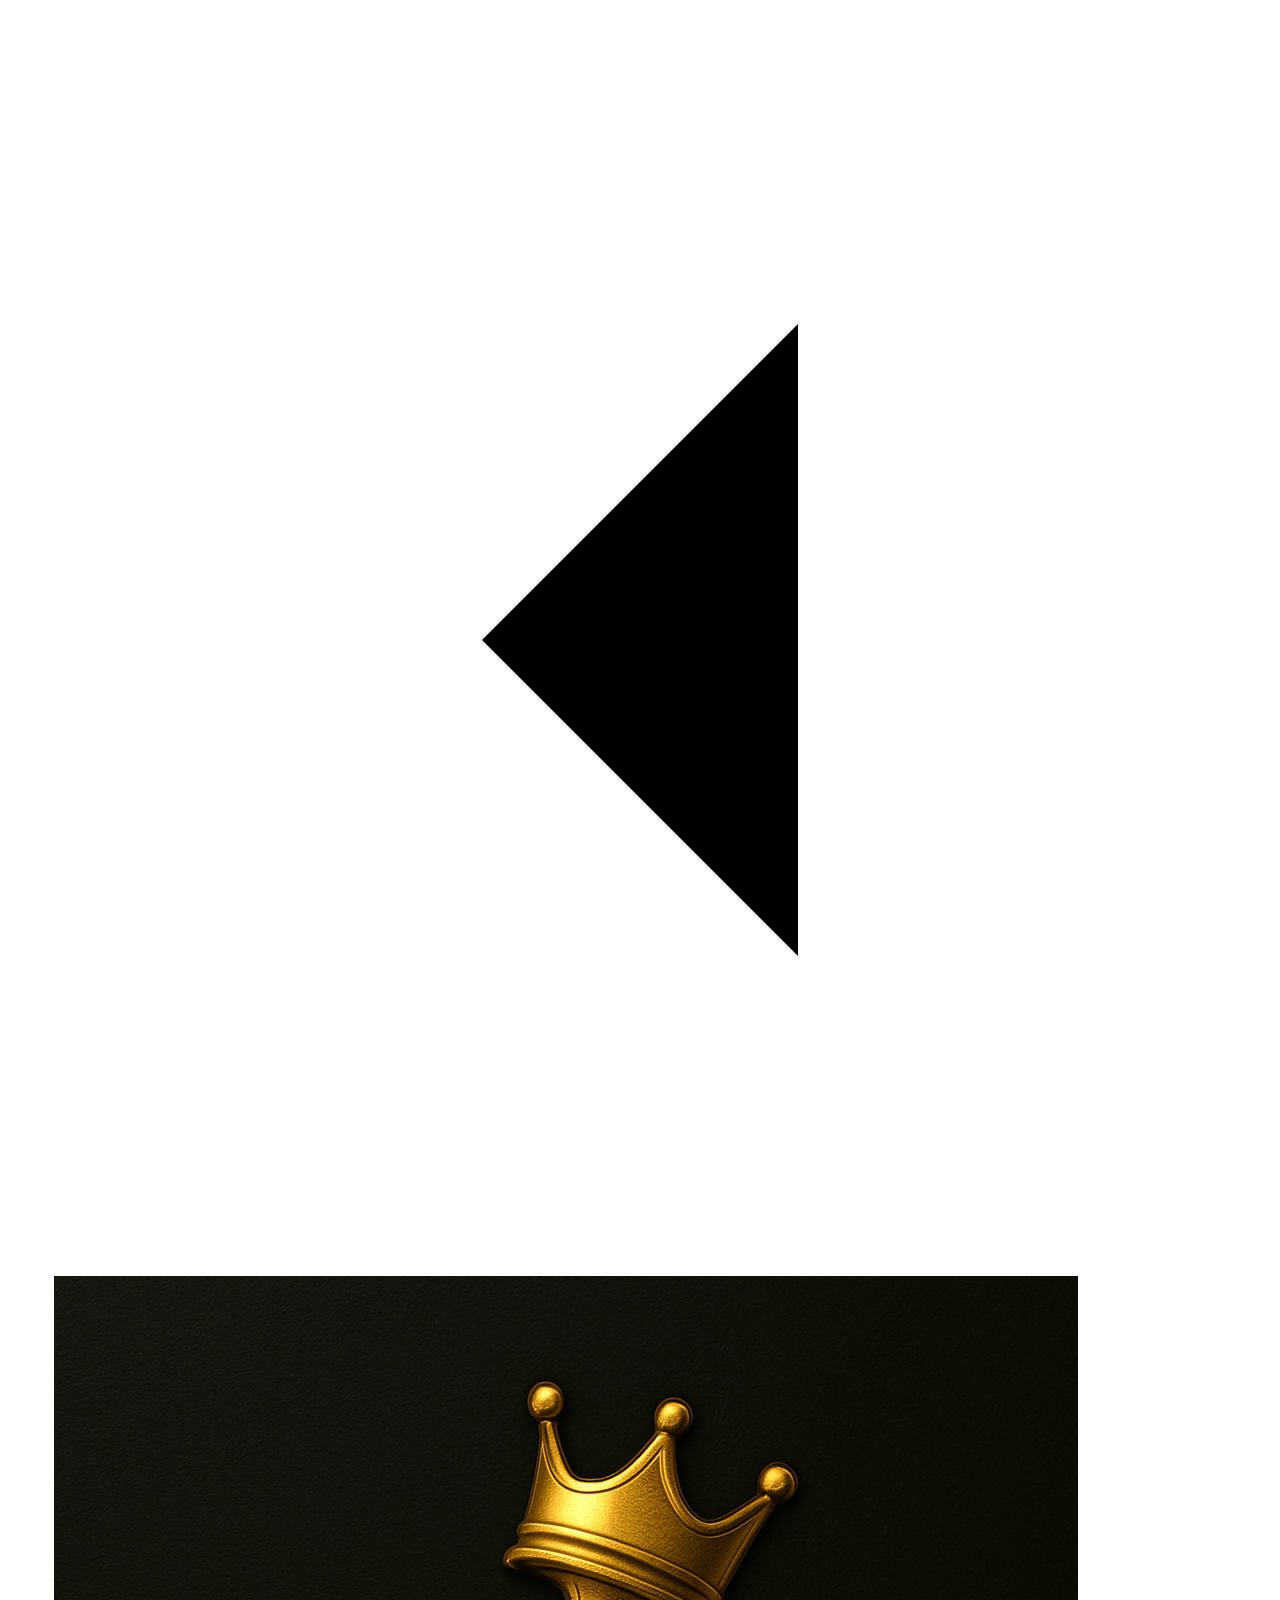
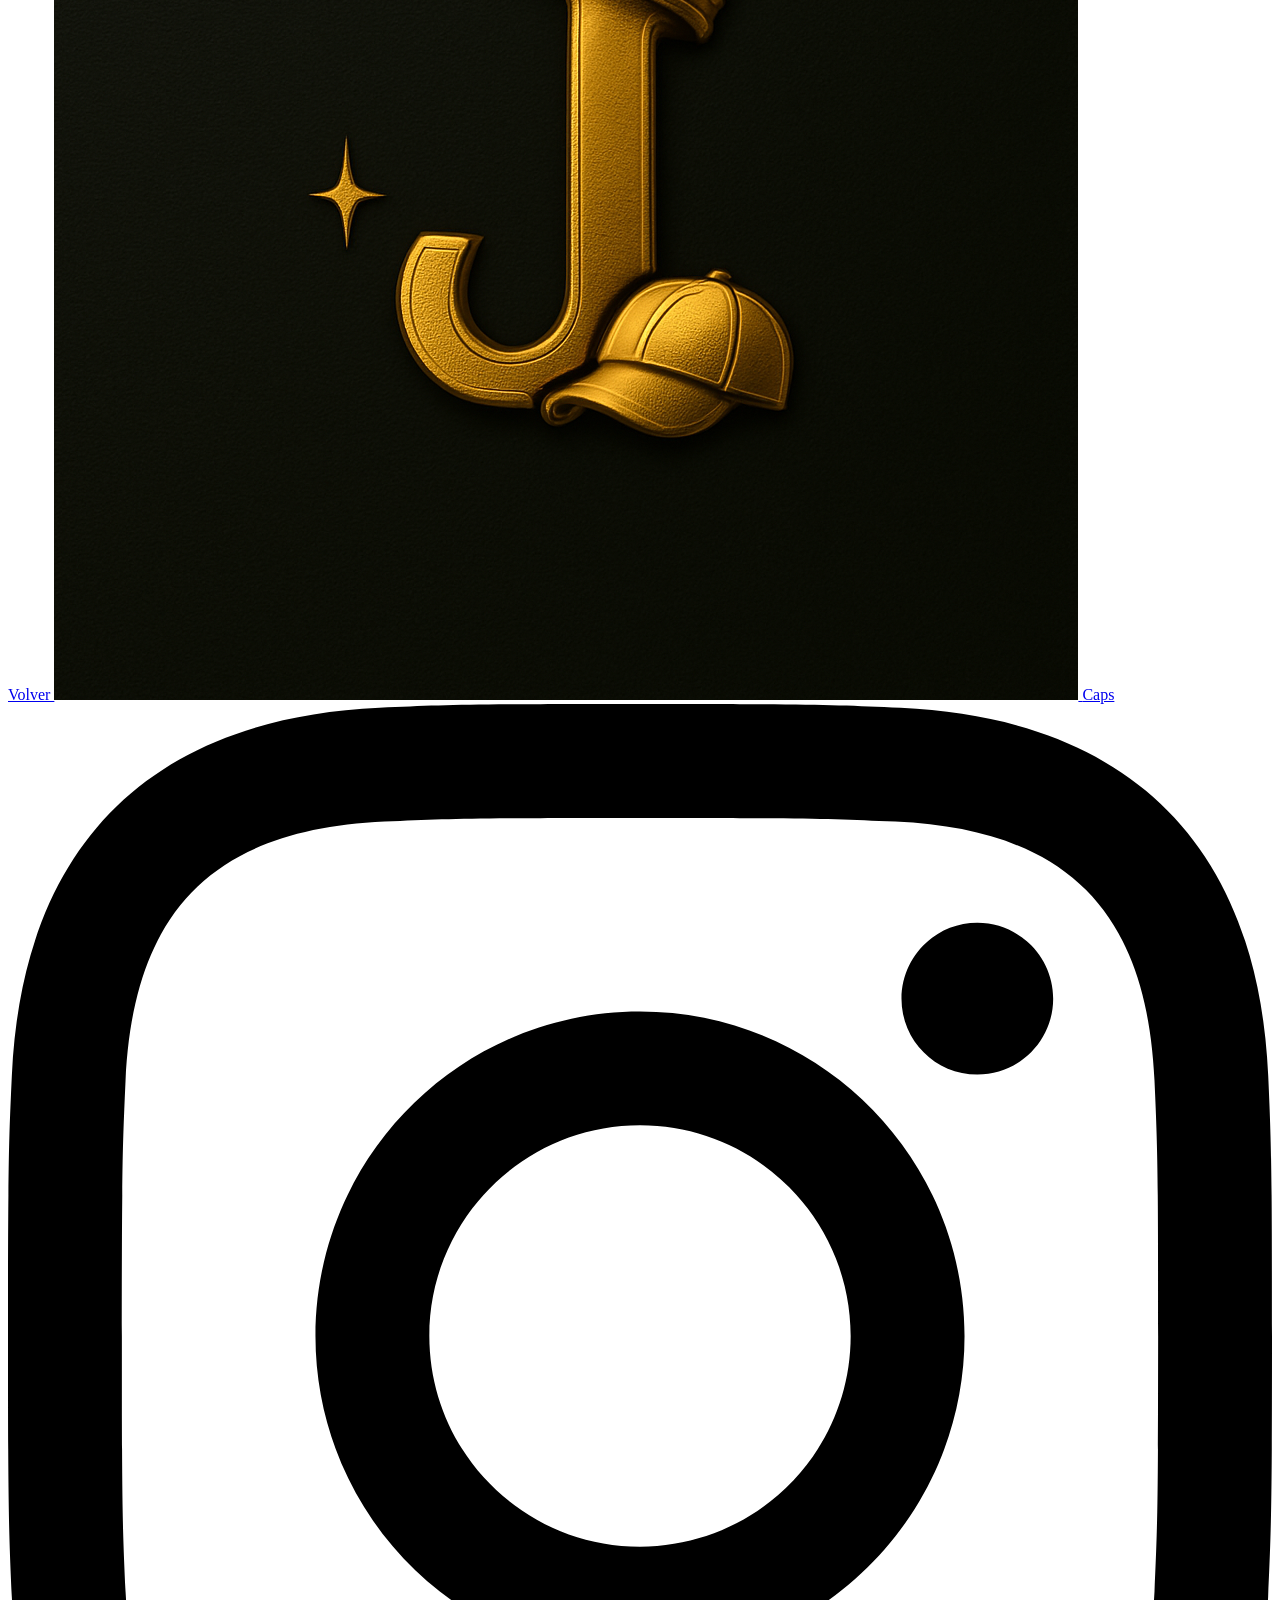
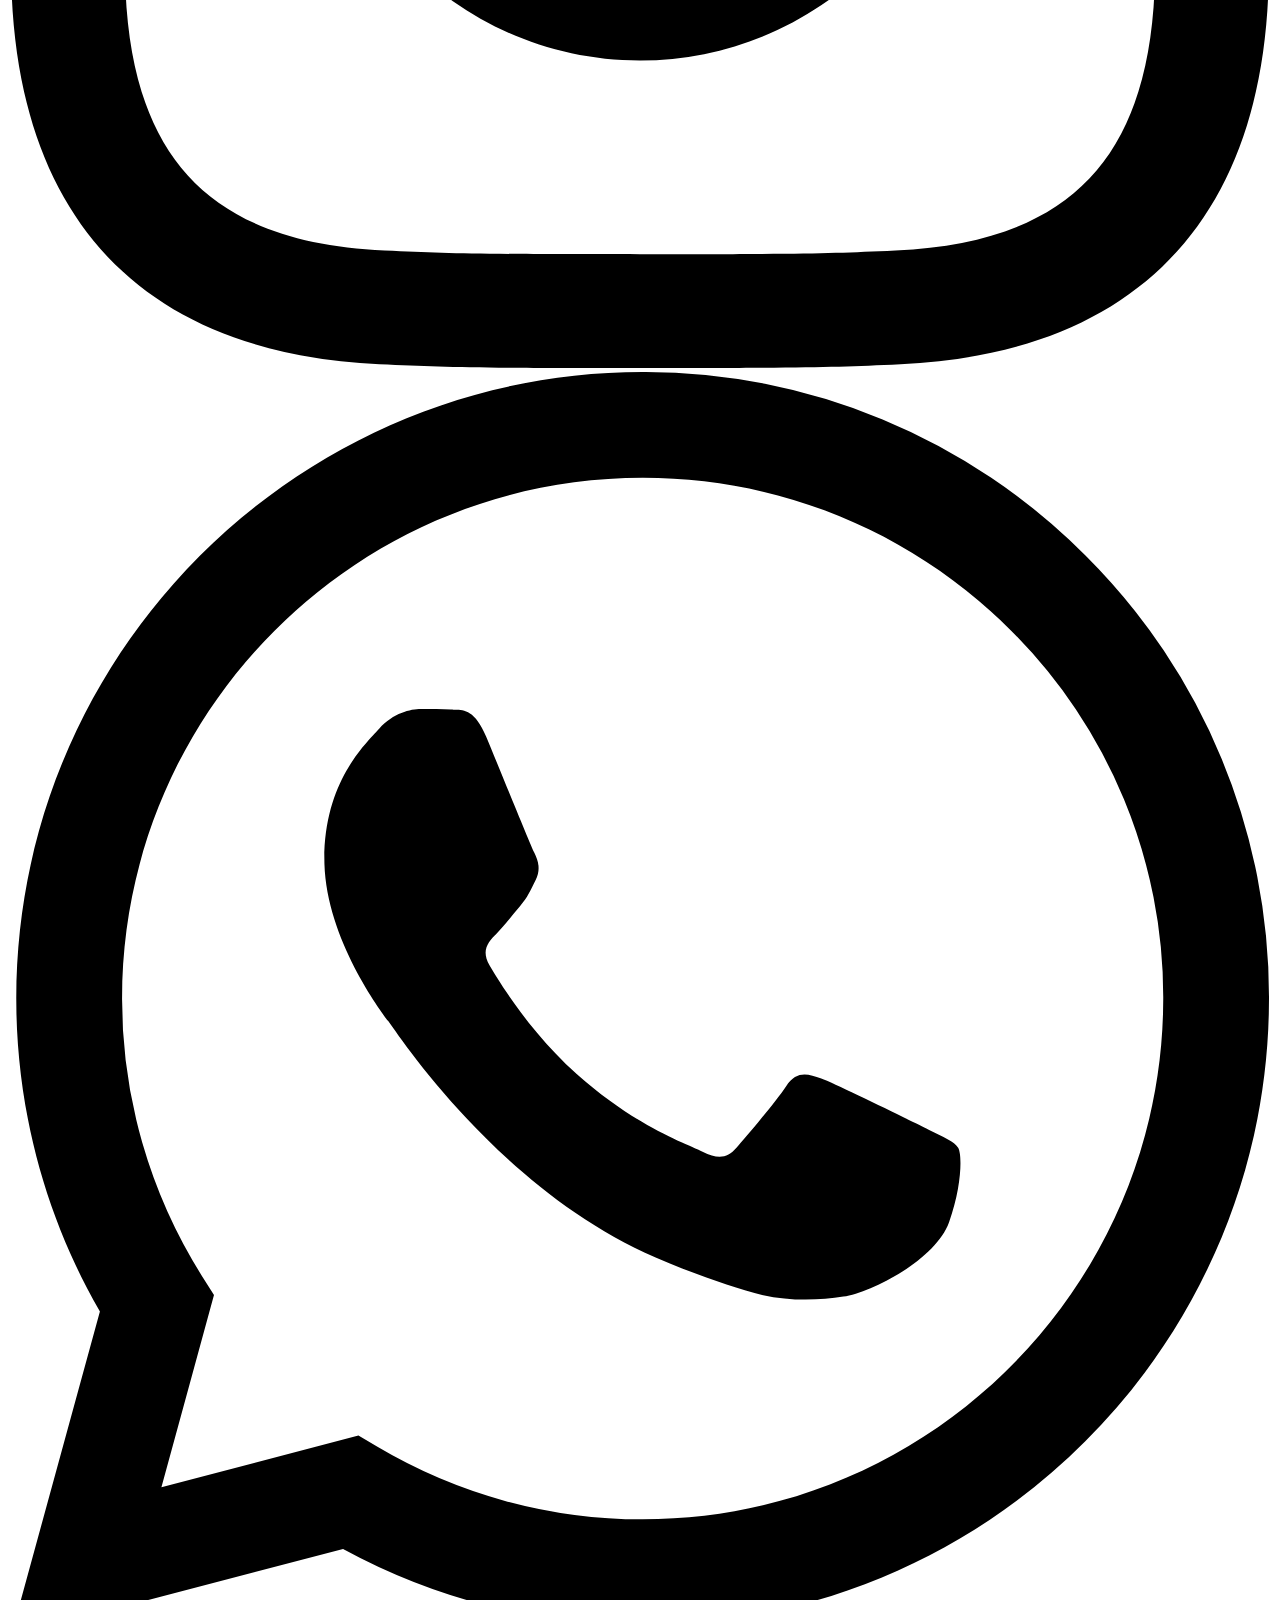
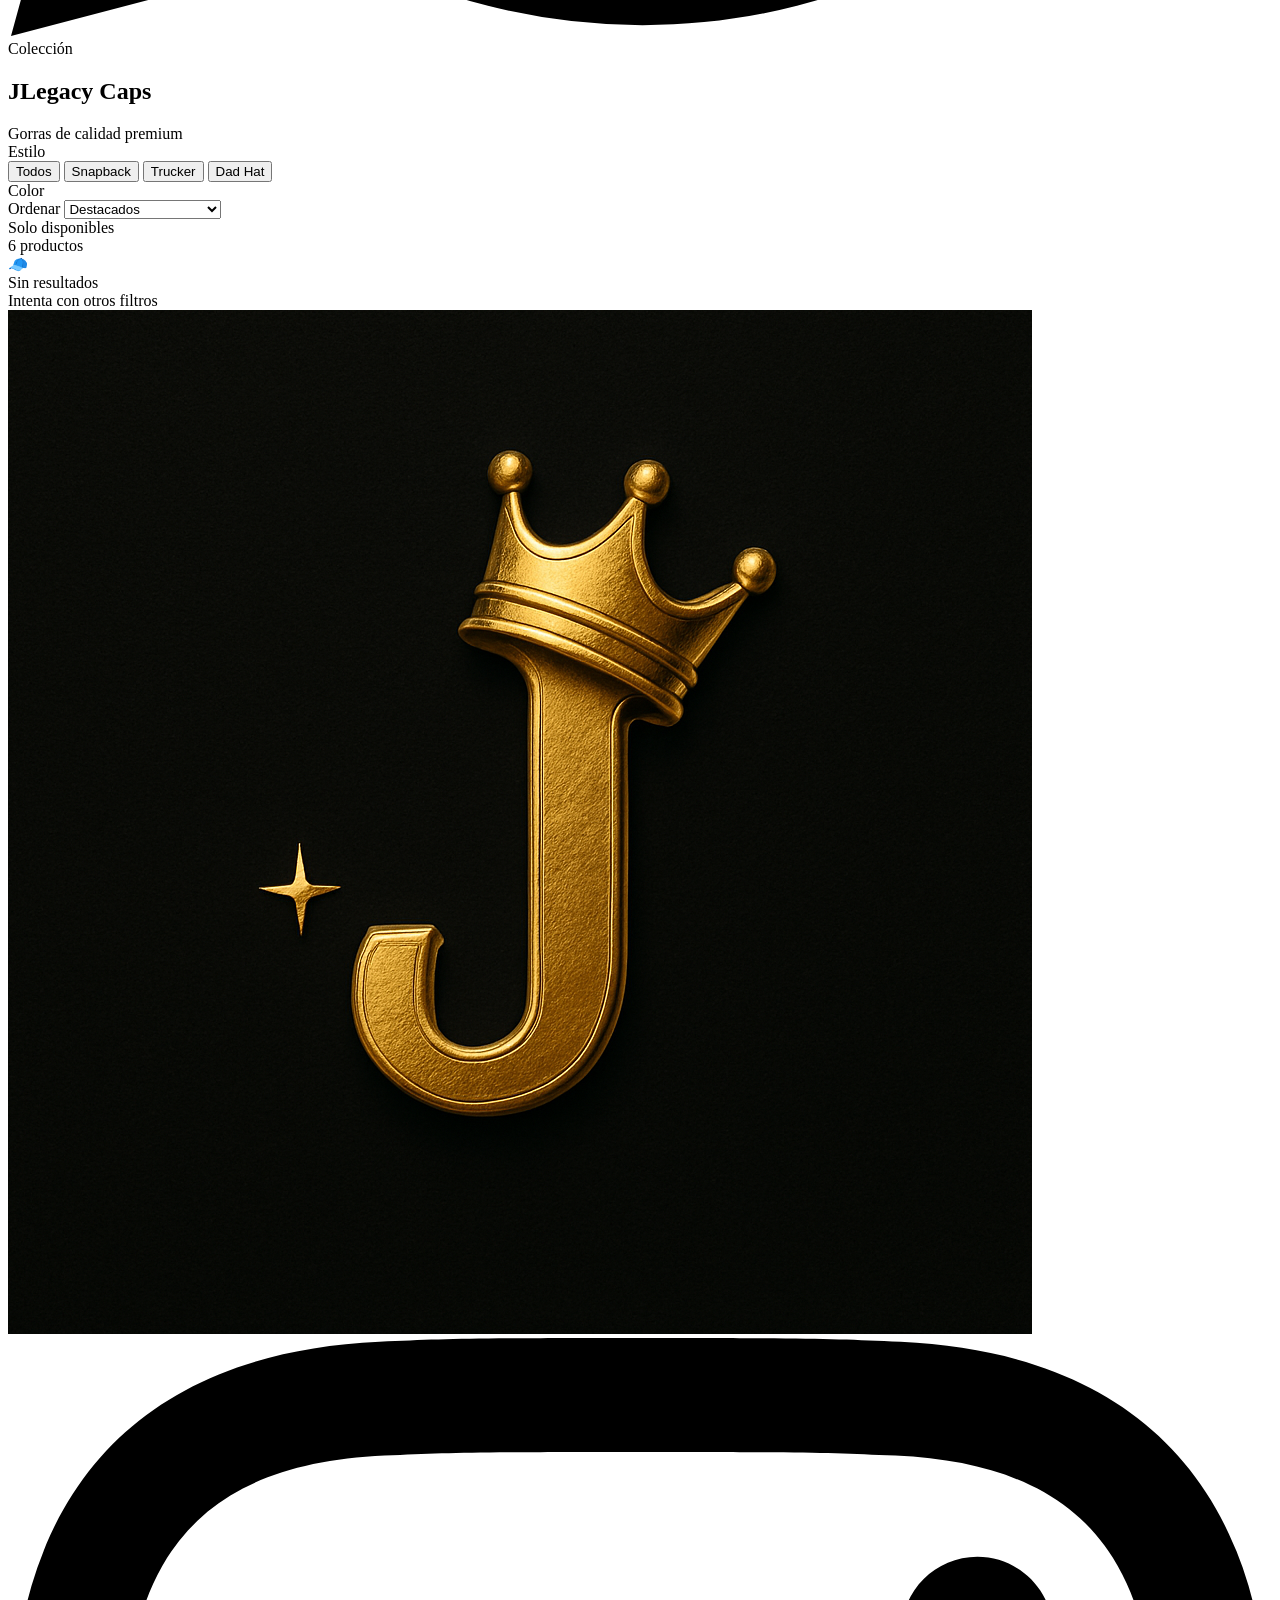
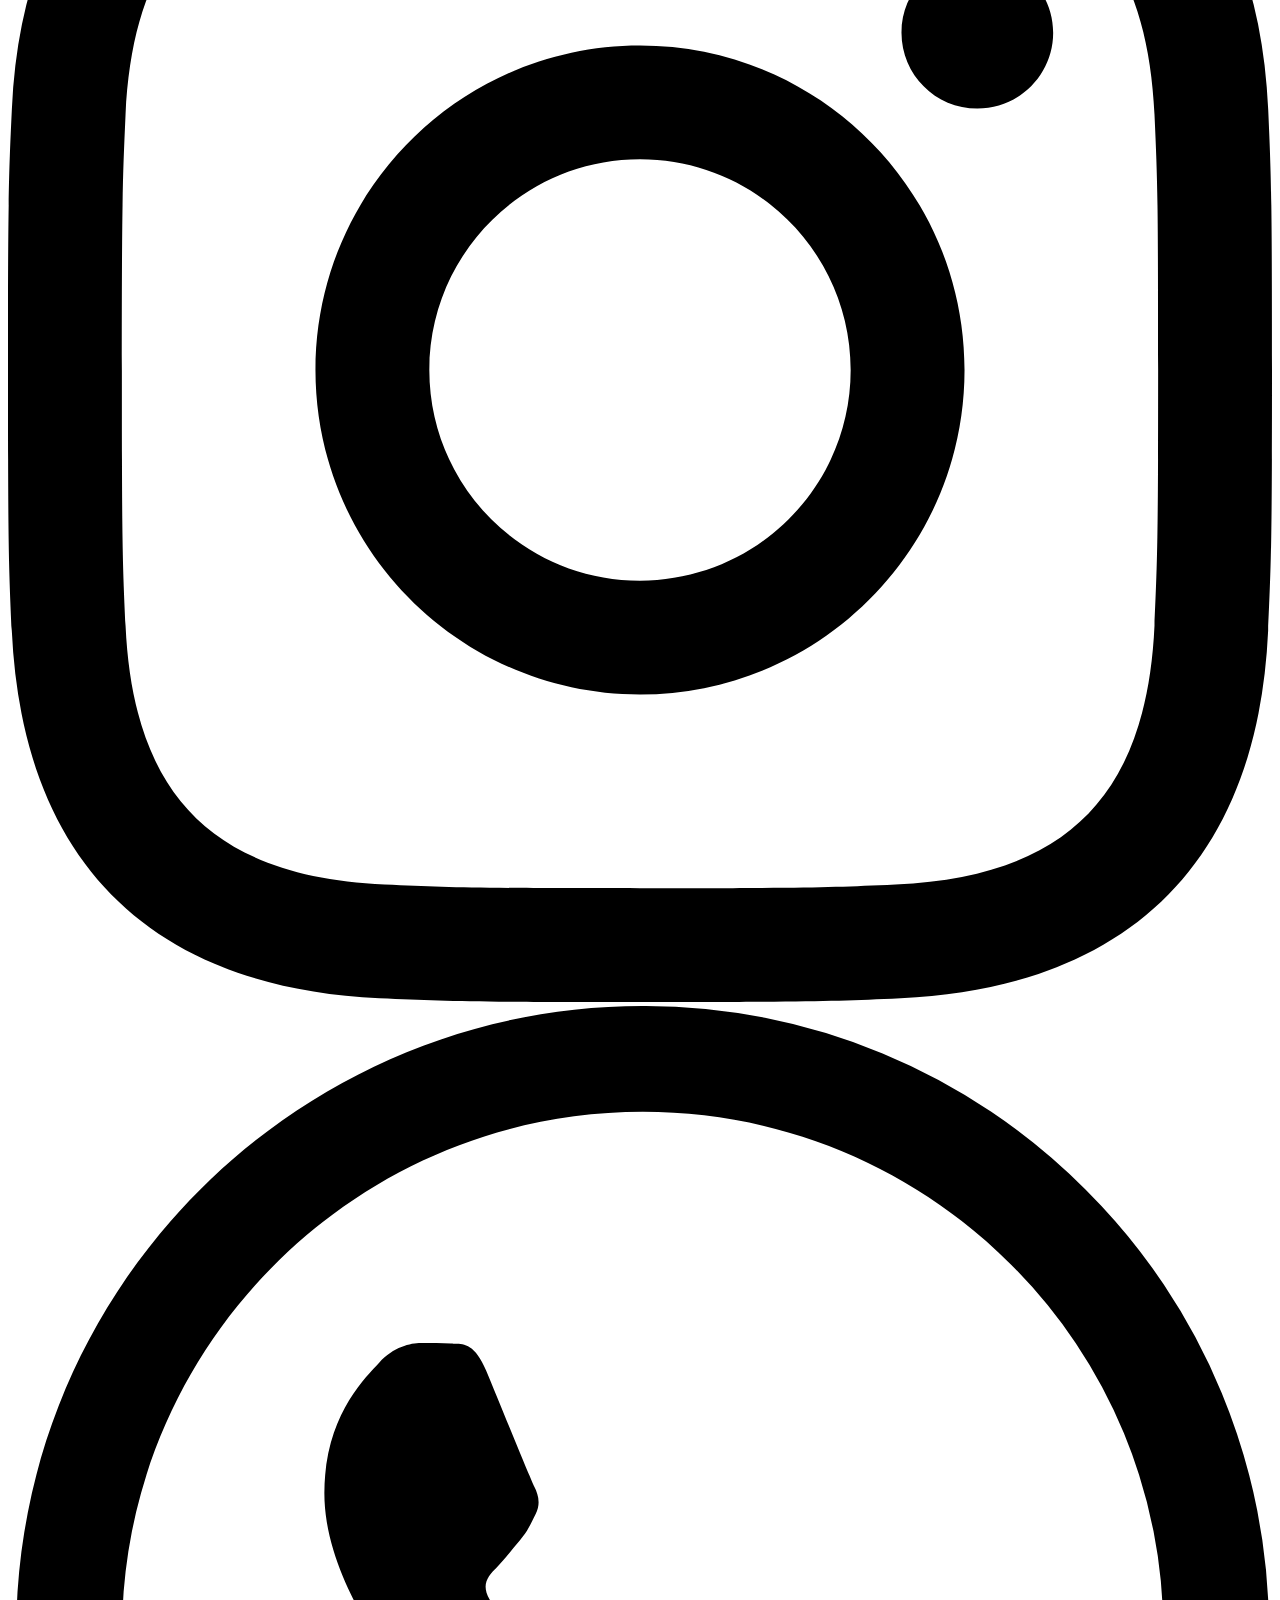
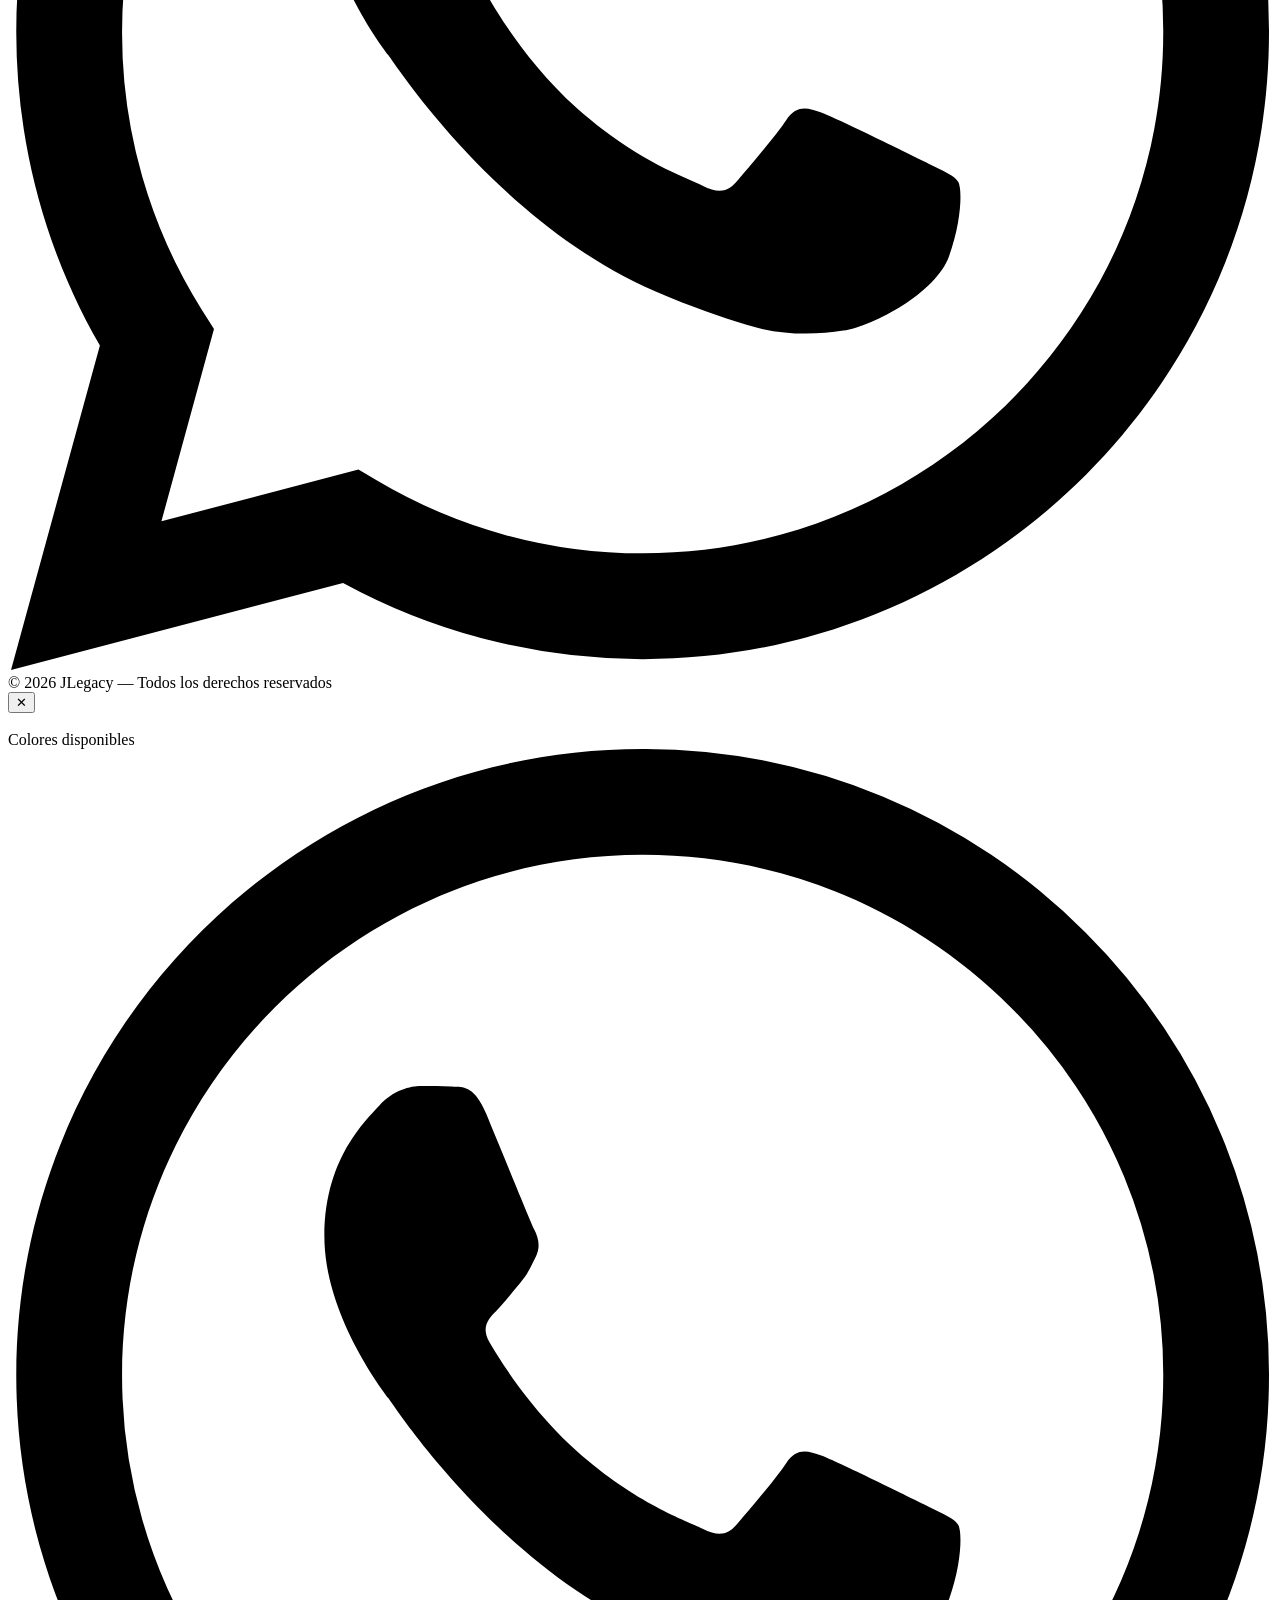
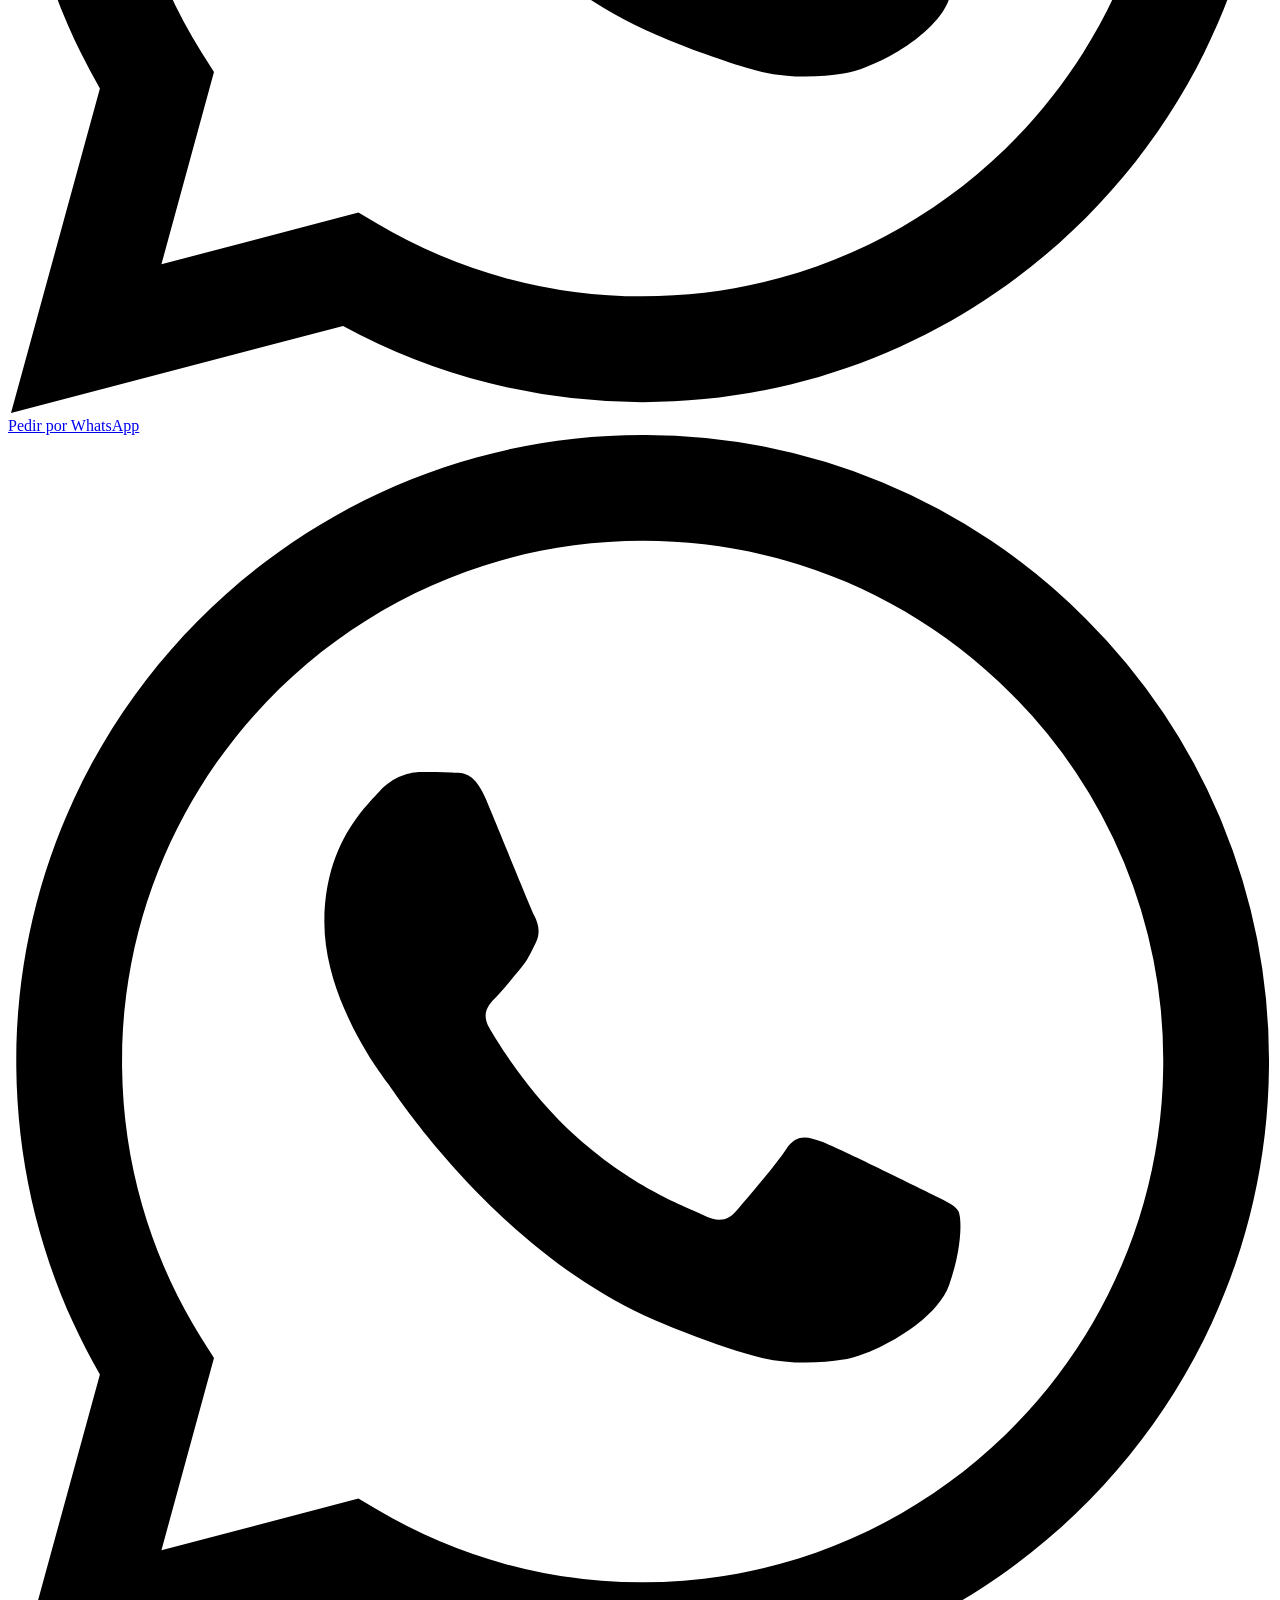
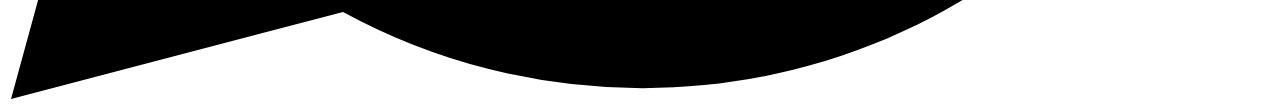
==== caps.html @ 7de247c8 "Add files via upload" ====
<!DOCTYPE html>
<html lang="es">
<head>
  <meta charset="UTF-8">
  <meta name="viewport" content="width=device-width, initial-scale=1.0">
  <title>JLegacy Caps — Gorras</title>
  <link rel="stylesheet" href="css/caps.css">
</head>
<body>

  <nav class="navbar">
    <a class="nav-back" href="index.html">
      <svg viewBox="0 0 24 24"><polyline points="15 18 9 12 15 6"/></svg>
      Volver
    </a>

    <a class="nav-logo" href="index.html">
      <img src="assets/logo-caps.png" alt="JLegacy Caps">
      <span class="nav-logo-text">Caps</span>
    </a>

    <div class="nav-social">
      <a href="https://instagram.com/jlegacycaps_" target="_blank" rel="noopener" aria-label="Instagram">
        <svg viewBox="0 0 24 24"><path d="M12 2.163c3.204 0 3.584.012 4.85.07 3.252.148 4.771 1.691 4.919 4.919.058 1.265.069 1.645.069 4.849 0 3.205-.012 3.584-.069 4.849-.149 3.225-1.664 4.771-4.919 4.919-1.266.058-1.644.07-4.85.07-3.204 0-3.584-.012-4.849-.07-3.26-.149-4.771-1.699-4.919-4.92-.058-1.265-.07-1.644-.07-4.849 0-3.204.013-3.583.07-4.849.149-3.227 1.664-4.771 4.919-4.919 1.266-.057 1.645-.069 4.849-.069zm0-2.163c-3.259 0-3.667.014-4.947.072-4.358.2-6.78 2.618-6.98 6.98-.059 1.281-.073 1.689-.073 4.948 0 3.259.014 3.668.072 4.948.2 4.358 2.618 6.78 6.98 6.98 1.281.058 1.689.072 4.948.072 3.259 0 3.668-.014 4.948-.072 4.354-.2 6.782-2.618 6.979-6.98.059-1.28.073-1.689.073-4.948 0-3.259-.014-3.667-.072-4.947-.196-4.354-2.617-6.78-6.979-6.98-1.281-.059-1.69-.073-4.949-.073zm0 5.838c-3.403 0-6.162 2.759-6.162 6.162s2.759 6.163 6.162 6.163 6.162-2.759 6.162-6.163c0-3.403-2.759-6.162-6.162-6.162zm0 10.162c-2.209 0-4-1.79-4-4 0-2.209 1.791-4 4-4s4 1.791 4 4c0 2.21-1.791 4-4 4zm6.406-11.845c-.796 0-1.441.645-1.441 1.44s.645 1.44 1.441 1.44c.795 0 1.439-.645 1.439-1.44s-.644-1.44-1.439-1.44z"/></svg>
      </a>
      <a href="https://wa.me/573244083274" target="_blank" rel="noopener" aria-label="WhatsApp">
        <svg viewBox="0 0 24 24"><path d="M17.472 14.382c-.297-.149-1.758-.867-2.03-.967-.273-.099-.471-.148-.67.15-.197.297-.767.966-.94 1.164-.173.199-.347.223-.644.075-.297-.15-1.255-.463-2.39-1.475-.883-.788-1.48-1.761-1.653-2.059-.173-.297-.018-.458.13-.606.134-.133.298-.347.446-.52.149-.174.198-.298.298-.497.099-.198.05-.371-.025-.52-.075-.149-.669-1.612-.916-2.207-.242-.579-.487-.5-.669-.51-.173-.008-.371-.01-.57-.01-.198 0-.52.074-.792.372-.272.297-1.04 1.016-1.04 2.479 0 1.462 1.065 2.875 1.213 3.074.149.198 2.096 3.2 5.077 4.487.709.306 1.262.489 1.694.625.712.227 1.36.195 1.871.118.571-.085 1.758-.719 2.006-1.413.248-.694.248-1.289.173-1.413-.074-.124-.272-.198-.57-.347m-5.421 7.403h-.004a9.87 9.87 0 01-5.031-1.378l-.361-.214-3.741.982.998-3.648-.235-.374a9.86 9.86 0 01-1.51-5.26c.001-5.45 4.436-9.884 9.888-9.884 2.64 0 5.122 1.03 6.988 2.898a9.825 9.825 0 012.893 6.994c-.003 5.45-4.437 9.884-9.885 9.884m8.413-18.297A11.815 11.815 0 0012.05 0C5.495 0 .16 5.335.157 11.892c0 2.096.547 4.142 1.588 5.945L.057 24l6.305-1.654a11.882 11.882 0 005.683 1.448h.005c6.554 0 11.89-5.335 11.893-11.893a11.821 11.821 0 00-3.48-8.413z"/></svg>
      </a>
    </div>
  </nav>

  <section class="hero">
    <div class="hero-label">Colección</div>
    <h1 class="hero-title">JLegacy <span>Caps</span></h1>
    <div class="hero-sub">Gorras de calidad premium</div>
    <div class="hero-line"></div>
  </section>

  <div class="filter-section">
    <div class="filter-scroll">

      <div class="filter-group">
        <span class="filter-label">Estilo</span>
        <div class="style-pills">
          <button class="pill active" data-style="all">Todos</button>
          <button class="pill" data-style="Snapback">Snapback</button>
          <button class="pill" data-style="Trucker">Trucker</button>
          <button class="pill" data-style="Dad Hat">Dad Hat</button>
        </div>
      </div>

      <div class="filter-group">
        <span class="filter-label">Color</span>
        <div class="color-dots">
          <div class="color-dot" data-color="#1a1a1a" style="background:#1a1a1a; border-color:rgba(255,255,255,0.2);"></div>
          <div class="color-dot" data-color="#ffffff" style="background:#ffffff;"></div>
          <div class="color-dot" data-color="#C9922A" style="background:#C9922A;"></div>
          <div class="color-dot" data-color="#4a3728" style="background:#4a3728;"></div>
          <div class="color-dot" data-color="#2d4a2d" style="background:#2d4a2d;"></div>
          <div class="color-dot" data-color="#3a3a5c" style="background:#3a3a5c;"></div>
          <div class="color-dot" data-color="#8B6010" style="background:#8B6010;"></div>
          <div class="color-dot" data-color="#f5f0eb" style="background:#f5f0eb;"></div>
        </div>
      </div>

      <div class="filter-group">
        <span class="filter-label">Ordenar</span>
        <select class="sort-select" id="sortSelect">
          <option value="default">Destacados</option>
          <option value="asc">Precio: menor a mayor</option>
          <option value="desc">Precio: mayor a menor</option>
          <option value="name">Nombre A–Z</option>
        </select>
      </div>

      <div class="filter-group">
        <div class="stock-toggle" id="stockToggle">
          <div class="toggle-track">
            <div class="toggle-thumb"></div>
          </div>
          <span class="toggle-label">Solo disponibles</span>
        </div>
      </div>

    </div>
  </div>

  <div class="results-bar">
    <span class="results-count" id="resultsCount">6 productos</span>
  </div>

  <section class="products-section">
    <div class="products-grid" id="productsGrid">
      <div class="empty-state" id="emptyState">
        <div class="empty-icon">🧢</div>
        <div class="empty-text">Sin resultados</div>
        <div class="empty-sub">Intenta con otros filtros</div>
      </div>
    </div>
  </section>

  <footer class="footer">
    <img src="assets/logo-general.png" alt="JLegacy" class="footer-logo">
    <div class="footer-social">
      <a href="https://instagram.com/jlegacycaps_" target="_blank" rel="noopener" aria-label="Instagram">
        <svg viewBox="0 0 24 24"><path d="M12 2.163c3.204 0 3.584.012 4.85.07 3.252.148 4.771 1.691 4.919 4.919.058 1.265.069 1.645.069 4.849 0 3.205-.012 3.584-.069 4.849-.149 3.225-1.664 4.771-4.919 4.919-1.266.058-1.644.07-4.85.07-3.204 0-3.584-.012-4.849-.07-3.26-.149-4.771-1.699-4.919-4.92-.058-1.265-.07-1.644-.07-4.849 0-3.204.013-3.583.07-4.849.149-3.227 1.664-4.771 4.919-4.919 1.266-.057 1.645-.069 4.849-.069zm0-2.163c-3.259 0-3.667.014-4.947.072-4.358.2-6.78 2.618-6.98 6.98-.059 1.281-.073 1.689-.073 4.948 0 3.259.014 3.668.072 4.948.2 4.358 2.618 6.78 6.98 6.98 1.281.058 1.689.072 4.948.072 3.259 0 3.668-.014 4.948-.072 4.354-.2 6.782-2.618 6.979-6.98.059-1.28.073-1.689.073-4.948 0-3.259-.014-3.667-.072-4.947-.196-4.354-2.617-6.78-6.979-6.98-1.281-.059-1.69-.073-4.949-.073zm0 5.838c-3.403 0-6.162 2.759-6.162 6.162s2.759 6.163 6.162 6.163 6.162-2.759 6.162-6.163c0-3.403-2.759-6.162-6.162-6.162zm0 10.162c-2.209 0-4-1.79-4-4 0-2.209 1.791-4 4-4s4 1.791 4 4c0 2.21-1.791 4-4 4zm6.406-11.845c-.796 0-1.441.645-1.441 1.44s.645 1.44 1.441 1.44c.795 0 1.439-.645 1.439-1.44s-.644-1.44-1.439-1.44z"/></svg>
      </a>
      <a href="https://wa.me/573244083274" target="_blank" rel="noopener" aria-label="WhatsApp">
        <svg viewBox="0 0 24 24"><path d="M17.472 14.382c-.297-.149-1.758-.867-2.03-.967-.273-.099-.471-.148-.67.15-.197.297-.767.966-.94 1.164-.173.199-.347.223-.644.075-.297-.15-1.255-.463-2.39-1.475-.883-.788-1.48-1.761-1.653-2.059-.173-.297-.018-.458.13-.606.134-.133.298-.347.446-.52.149-.174.198-.298.298-.497.099-.198.05-.371-.025-.52-.075-.149-.669-1.612-.916-2.207-.242-.579-.487-.5-.669-.51-.173-.008-.371-.01-.57-.01-.198 0-.52.074-.792.372-.272.297-1.04 1.016-1.04 2.479 0 1.462 1.065 2.875 1.213 3.074.149.198 2.096 3.2 5.077 4.487.709.306 1.262.489 1.694.625.712.227 1.36.195 1.871.118.571-.085 1.758-.719 2.006-1.413.248-.694.248-1.289.173-1.413-.074-.124-.272-.198-.57-.347m-5.421 7.403h-.004a9.87 9.87 0 01-5.031-1.378l-.361-.214-3.741.982.998-3.648-.235-.374a9.86 9.86 0 01-1.51-5.26c.001-5.45 4.436-9.884 9.888-9.884 2.64 0 5.122 1.03 6.988 2.898a9.825 9.825 0 012.893 6.994c-.003 5.45-4.437 9.884-9.885 9.884m8.413-18.297A11.815 11.815 0 0012.05 0C5.495 0 .16 5.335.157 11.892c0 2.096.547 4.142 1.588 5.945L.057 24l6.305-1.654a11.882 11.882 0 005.683 1.448h.005c6.554 0 11.89-5.335 11.893-11.893a11.821 11.821 0 00-3.48-8.413z"/></svg>
      </a>
    </div>
    <div class="footer-text">© 2026 JLegacy — Todos los derechos reservados</div>
  </footer>

  <div class="modal-overlay" id="modalOverlay">
    <div class="modal" style="position:relative;">
      <button class="modal-close" id="modalClose">✕</button>
      <div class="modal-handle"></div>
      <img class="modal-img" id="modalImg" src="" alt="">
      <div class="modal-body">
        <div class="modal-style" id="modalStyle"></div>
        <div class="modal-name" id="modalName"></div>
        <div class="modal-price" id="modalPrice"></div>
        <div class="modal-desc" id="modalDesc"></div>
        <div class="modal-colors-title">Colores disponibles</div>
        <div class="modal-colors" id="modalColors"></div>
        <a class="modal-wa" id="modalWA" href="#" target="_blank" rel="noopener">
          <svg viewBox="0 0 24 24"><path d="M17.472 14.382c-.297-.149-1.758-.867-2.03-.967-.273-.099-.471-.148-.67.15-.197.297-.767.966-.94 1.164-.173.199-.347.223-.644.075-.297-.15-1.255-.463-2.39-1.475-.883-.788-1.48-1.761-1.653-2.059-.173-.297-.018-.458.13-.606.134-.133.298-.347.446-.52.149-.174.198-.298.298-.497.099-.198.05-.371-.025-.52-.075-.149-.669-1.612-.916-2.207-.242-.579-.487-.5-.669-.51-.173-.008-.371-.01-.57-.01-.198 0-.52.074-.792.372-.272.297-1.04 1.016-1.04 2.479 0 1.462 1.065 2.875 1.213 3.074.149.198 2.096 3.2 5.077 4.487.709.306 1.262.489 1.694.625.712.227 1.36.195 1.871.118.571-.085 1.758-.719 2.006-1.413.248-.694.248-1.289.173-1.413-.074-.124-.272-.198-.57-.347m-5.421 7.403h-.004a9.87 9.87 0 01-5.031-1.378l-.361-.214-3.741.982.998-3.648-.235-.374a9.86 9.86 0 01-1.51-5.26c.001-5.45 4.436-9.884 9.888-9.884 2.64 0 5.122 1.03 6.988 2.898a9.825 9.825 0 012.893 6.994c-.003 5.45-4.437 9.884-9.885 9.884m8.413-18.297A11.815 11.815 0 0012.05 0C5.495 0 .16 5.335.157 11.892c0 2.096.547 4.142 1.588 5.945L.057 24l6.305-1.654a11.882 11.882 0 005.683 1.448h.005c6.554 0 11.89-5.335 11.893-11.893a11.821 11.821 0 00-3.48-8.413z"/></svg>
          Pedir por WhatsApp
        </a>
      </div>
    </div>
  </div>

  <a class="float-wa" href="https://wa.me/573244083274" target="_blank" rel="noopener" aria-label="WhatsApp">
    <svg viewBox="0 0 24 24"><path d="M17.472 14.382c-.297-.149-1.758-.867-2.03-.967-.273-.099-.471-.148-.67.15-.197.297-.767.966-.94 1.164-.173.199-.347.223-.644.075-.297-.15-1.255-.463-2.39-1.475-.883-.788-1.48-1.761-1.653-2.059-.173-.297-.018-.458.13-.606.134-.133.298-.347.446-.52.149-.174.198-.298.298-.497.099-.198.05-.371-.025-.52-.075-.149-.669-1.612-.916-2.207-.242-.579-.487-.5-.669-.51-.173-.008-.371-.01-.57-.01-.198 0-.52.074-.792.372-.272.297-1.04 1.016-1.04 2.479 0 1.462 1.065 2.875 1.213 3.074.149.198 2.096 3.2 5.077 4.487.709.306 1.262.489 1.694.625.712.227 1.36.195 1.871.118.571-.085 1.758-.719 2.006-1.413.248-.694.248-1.289.173-1.413-.074-.124-.272-.198-.57-.347m-5.421 7.403h-.004a9.87 9.87 0 01-5.031-1.378l-.361-.214-3.741.982.998-3.648-.235-.374a9.86 9.86 0 01-1.51-5.26c.001-5.45 4.436-9.884 9.888-9.884 2.64 0 5.122 1.03 6.988 2.898a9.825 9.825 0 012.893 6.994c-.003 5.45-4.437 9.884-9.885 9.884m8.413-18.297A11.815 11.815 0 0012.05 0C5.495 0 .16 5.335.157 11.892c0 2.096.547 4.142 1.588 5.945L.057 24l6.305-1.654a11.882 11.882 0 005.683 1.448h.005c6.554 0 11.89-5.335 11.893-11.893a11.821 11.821 0 00-3.48-8.413z"/></svg>
  </a>

  <script src="js/caps.js"></script>
</body>
</html>
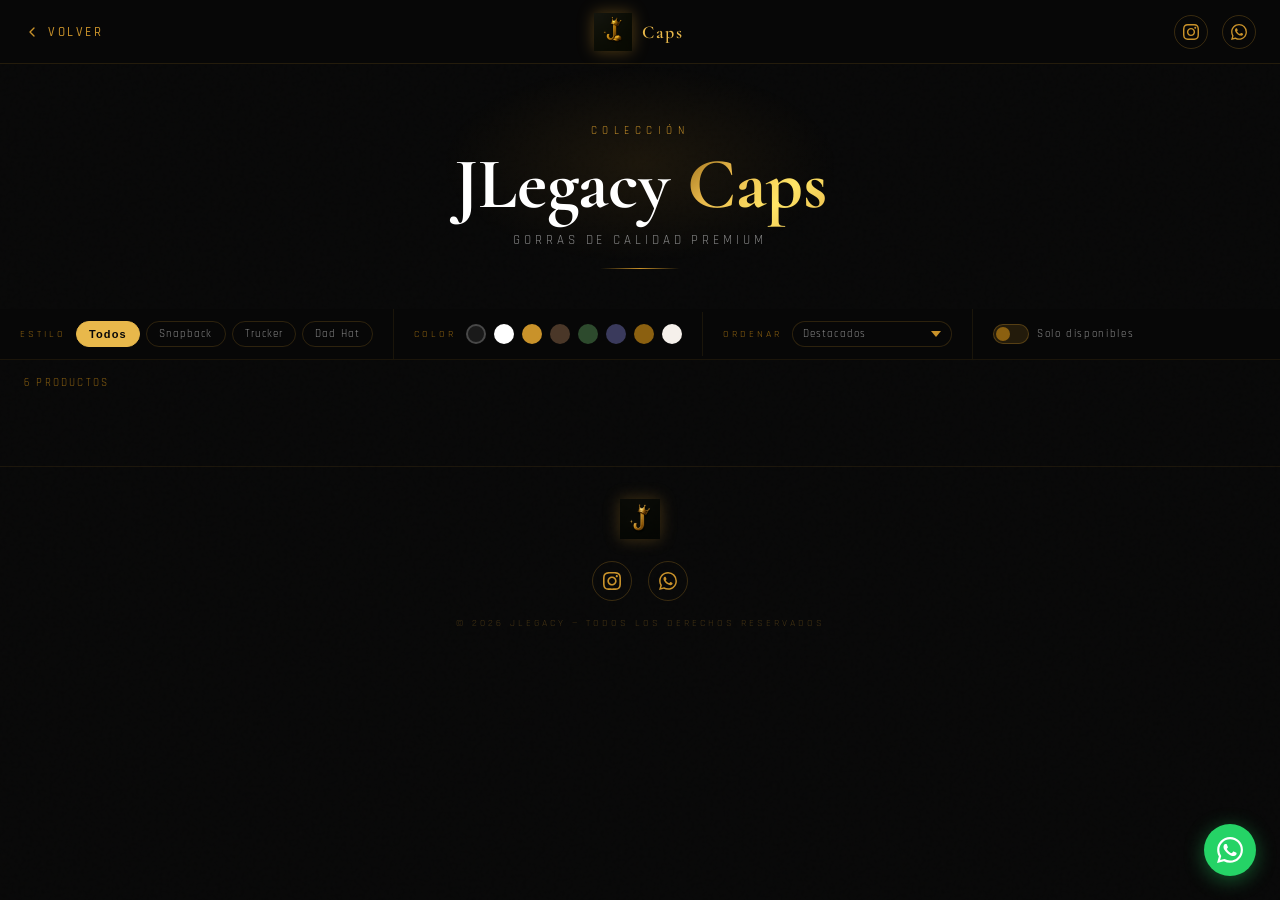
==== commit c370bdeb: "Update social media links with new classes" ====
--- a/caps.html
+++ b/caps.html
@@ -20,10 +20,10 @@
     </a>
 
     <div class="nav-social">
-      <a href="https://instagram.com/jlegacycaps_" target="_blank" rel="noopener" aria-label="Instagram">
+      <a class="ig-link" href="https://instagram.com/jlegacycaps_" target="_blank" rel="noopener" aria-label="Instagram">
         <svg viewBox="0 0 24 24"><path d="M12 2.163c3.204 0 3.584.012 4.85.07 3.252.148 4.771 1.691 4.919 4.919.058 1.265.069 1.645.069 4.849 0 3.205-.012 3.584-.069 4.849-.149 3.225-1.664 4.771-4.919 4.919-1.266.058-1.644.07-4.85.07-3.204 0-3.584-.012-4.849-.07-3.26-.149-4.771-1.699-4.919-4.92-.058-1.265-.07-1.644-.07-4.849 0-3.204.013-3.583.07-4.849.149-3.227 1.664-4.771 4.919-4.919 1.266-.057 1.645-.069 4.849-.069zm0-2.163c-3.259 0-3.667.014-4.947.072-4.358.2-6.78 2.618-6.98 6.98-.059 1.281-.073 1.689-.073 4.948 0 3.259.014 3.668.072 4.948.2 4.358 2.618 6.78 6.98 6.98 1.281.058 1.689.072 4.948.072 3.259 0 3.668-.014 4.948-.072 4.354-.2 6.782-2.618 6.979-6.98.059-1.28.073-1.689.073-4.948 0-3.259-.014-3.667-.072-4.947-.196-4.354-2.617-6.78-6.979-6.98-1.281-.059-1.69-.073-4.949-.073zm0 5.838c-3.403 0-6.162 2.759-6.162 6.162s2.759 6.163 6.162 6.163 6.162-2.759 6.162-6.163c0-3.403-2.759-6.162-6.162-6.162zm0 10.162c-2.209 0-4-1.79-4-4 0-2.209 1.791-4 4-4s4 1.791 4 4c0 2.21-1.791 4-4 4zm6.406-11.845c-.796 0-1.441.645-1.441 1.44s.645 1.44 1.441 1.44c.795 0 1.439-.645 1.439-1.44s-.644-1.44-1.439-1.44z"/></svg>
       </a>
-      <a href="https://wa.me/573244083274" target="_blank" rel="noopener" aria-label="WhatsApp">
+      <a class="wa-link" href="https://wa.me/573244083274" target="_blank" rel="noopener" aria-label="WhatsApp">
         <svg viewBox="0 0 24 24"><path d="M17.472 14.382c-.297-.149-1.758-.867-2.03-.967-.273-.099-.471-.148-.67.15-.197.297-.767.966-.94 1.164-.173.199-.347.223-.644.075-.297-.15-1.255-.463-2.39-1.475-.883-.788-1.48-1.761-1.653-2.059-.173-.297-.018-.458.13-.606.134-.133.298-.347.446-.52.149-.174.198-.298.298-.497.099-.198.05-.371-.025-.52-.075-.149-.669-1.612-.916-2.207-.242-.579-.487-.5-.669-.51-.173-.008-.371-.01-.57-.01-.198 0-.52.074-.792.372-.272.297-1.04 1.016-1.04 2.479 0 1.462 1.065 2.875 1.213 3.074.149.198 2.096 3.2 5.077 4.487.709.306 1.262.489 1.694.625.712.227 1.36.195 1.871.118.571-.085 1.758-.719 2.006-1.413.248-.694.248-1.289.173-1.413-.074-.124-.272-.198-.57-.347m-5.421 7.403h-.004a9.87 9.87 0 01-5.031-1.378l-.361-.214-3.741.982.998-3.648-.235-.374a9.86 9.86 0 01-1.51-5.26c.001-5.45 4.436-9.884 9.888-9.884 2.64 0 5.122 1.03 6.988 2.898a9.825 9.825 0 012.893 6.994c-.003 5.45-4.437 9.884-9.885 9.884m8.413-18.297A11.815 11.815 0 0012.05 0C5.495 0 .16 5.335.157 11.892c0 2.096.547 4.142 1.588 5.945L.057 24l6.305-1.654a11.882 11.882 0 005.683 1.448h.005c6.554 0 11.89-5.335 11.893-11.893a11.821 11.821 0 00-3.48-8.413z"/></svg>
       </a>
     </div>
@@ -102,10 +102,10 @@
   <footer class="footer">
     <img src="assets/logo-general.png" alt="JLegacy" class="footer-logo">
     <div class="footer-social">
-      <a href="https://instagram.com/jlegacycaps_" target="_blank" rel="noopener" aria-label="Instagram">
+      <a class="ig-link" href="https://instagram.com/jlegacycaps_" target="_blank" rel="noopener" aria-label="Instagram">
         <svg viewBox="0 0 24 24"><path d="M12 2.163c3.204 0 3.584.012 4.85.07 3.252.148 4.771 1.691 4.919 4.919.058 1.265.069 1.645.069 4.849 0 3.205-.012 3.584-.069 4.849-.149 3.225-1.664 4.771-4.919 4.919-1.266.058-1.644.07-4.85.07-3.204 0-3.584-.012-4.849-.07-3.26-.149-4.771-1.699-4.919-4.92-.058-1.265-.07-1.644-.07-4.849 0-3.204.013-3.583.07-4.849.149-3.227 1.664-4.771 4.919-4.919 1.266-.057 1.645-.069 4.849-.069zm0-2.163c-3.259 0-3.667.014-4.947.072-4.358.2-6.78 2.618-6.98 6.98-.059 1.281-.073 1.689-.073 4.948 0 3.259.014 3.668.072 4.948.2 4.358 2.618 6.78 6.98 6.98 1.281.058 1.689.072 4.948.072 3.259 0 3.668-.014 4.948-.072 4.354-.2 6.782-2.618 6.979-6.98.059-1.28.073-1.689.073-4.948 0-3.259-.014-3.667-.072-4.947-.196-4.354-2.617-6.78-6.979-6.98-1.281-.059-1.69-.073-4.949-.073zm0 5.838c-3.403 0-6.162 2.759-6.162 6.162s2.759 6.163 6.162 6.163 6.162-2.759 6.162-6.163c0-3.403-2.759-6.162-6.162-6.162zm0 10.162c-2.209 0-4-1.79-4-4 0-2.209 1.791-4 4-4s4 1.791 4 4c0 2.21-1.791 4-4 4zm6.406-11.845c-.796 0-1.441.645-1.441 1.44s.645 1.44 1.441 1.44c.795 0 1.439-.645 1.439-1.44s-.644-1.44-1.439-1.44z"/></svg>
       </a>
-      <a href="https://wa.me/573244083274" target="_blank" rel="noopener" aria-label="WhatsApp">
+      <a class="wa-link" href="https://wa.me/573244083274" target="_blank" rel="noopener" aria-label="WhatsApp">
         <svg viewBox="0 0 24 24"><path d="M17.472 14.382c-.297-.149-1.758-.867-2.03-.967-.273-.099-.471-.148-.67.15-.197.297-.767.966-.94 1.164-.173.199-.347.223-.644.075-.297-.15-1.255-.463-2.39-1.475-.883-.788-1.48-1.761-1.653-2.059-.173-.297-.018-.458.13-.606.134-.133.298-.347.446-.52.149-.174.198-.298.298-.497.099-.198.05-.371-.025-.52-.075-.149-.669-1.612-.916-2.207-.242-.579-.487-.5-.669-.51-.173-.008-.371-.01-.57-.01-.198 0-.52.074-.792.372-.272.297-1.04 1.016-1.04 2.479 0 1.462 1.065 2.875 1.213 3.074.149.198 2.096 3.2 5.077 4.487.709.306 1.262.489 1.694.625.712.227 1.36.195 1.871.118.571-.085 1.758-.719 2.006-1.413.248-.694.248-1.289.173-1.413-.074-.124-.272-.198-.57-.347m-5.421 7.403h-.004a9.87 9.87 0 01-5.031-1.378l-.361-.214-3.741.982.998-3.648-.235-.374a9.86 9.86 0 01-1.51-5.26c.001-5.45 4.436-9.884 9.888-9.884 2.64 0 5.122 1.03 6.988 2.898a9.825 9.825 0 012.893 6.994c-.003 5.45-4.437 9.884-9.885 9.884m8.413-18.297A11.815 11.815 0 0012.05 0C5.495 0 .16 5.335.157 11.892c0 2.096.547 4.142 1.588 5.945L.057 24l6.305-1.654a11.882 11.882 0 005.683 1.448h.005c6.554 0 11.89-5.335 11.893-11.893a11.821 11.821 0 00-3.48-8.413z"/></svg>
       </a>
     </div>
@@ -138,4 +138,4 @@
 
   <script src="js/caps.js"></script>
 </body>
-</html>+</html>
--- a/css/caps.css
+++ b/css/caps.css
@@ -0,0 +1,846 @@
+@import url('https://fonts.googleapis.com/css2?family=Cormorant+Garamond:wght@300;400;600;700&family=Rajdhani:wght@300;400;500;600;700&display=swap');
+
+*, *::before, *::after {
+  box-sizing: border-box;
+  margin: 0;
+  padding: 0;
+}
+
+:root {
+  --black:      #080808;
+  --black2:     #111111;
+  --black3:     #1a1a1a;
+  --gold-dark:  #8B6010;
+  --gold:       #C9922A;
+  --gold-mid:   #E8B84B;
+  --gold-light: #F5D070;
+  --gold-shine: #FFE566;
+  --white:      #FFFFFF;
+  --gray:       #888888;
+  --gray-dim:   rgba(255,255,255,0.06);
+}
+
+html, body {
+  min-height: 100%;
+  background: var(--black);
+  color: var(--white);
+  font-family: 'Rajdhani', sans-serif;
+  overflow-x: hidden;
+}
+
+body::before {
+  content: '';
+  position: fixed;
+  inset: 0;
+  background-image: url("data:image/svg+xml,%3Csvg viewBox='0 0 256 256' xmlns='http://www.w3.org/2000/svg'%3E%3Cfilter id='noise'%3E%3CfeTurbulence type='fractalNoise' baseFrequency='0.9' numOctaves='4' stitchTiles='stitch'/%3E%3C/filter%3E%3Crect width='100%25' height='100%25' filter='url(%23noise)' opacity='0.04'/%3E%3C/svg%3E");
+  pointer-events: none;
+  z-index: 0;
+  opacity: 0.4;
+}
+
+.navbar {
+  position: sticky;
+  top: 0;
+  z-index: 200;
+  display: flex;
+  align-items: center;
+  justify-content: space-between;
+  padding: 0 24px;
+  height: 64px;
+  background: rgba(8,8,8,0.92);
+  backdrop-filter: blur(12px);
+  border-bottom: 1px solid rgba(201,146,42,0.15);
+}
+
+.nav-back {
+  display: flex;
+  align-items: center;
+  gap: 8px;
+  text-decoration: none;
+  color: var(--gold);
+  font-size: 13px;
+  letter-spacing: 0.2em;
+  text-transform: uppercase;
+  font-weight: 500;
+  transition: color 0.3s;
+}
+
+.nav-back:hover { color: var(--gold-light); }
+
+.nav-back svg {
+  width: 16px;
+  height: 16px;
+  stroke: currentColor;
+  fill: none;
+  stroke-width: 2;
+  stroke-linecap: round;
+  stroke-linejoin: round;
+}
+
+.nav-logo {
+  display: flex;
+  align-items: center;
+  gap: 10px;
+  text-decoration: none;
+}
+
+.nav-logo img {
+  height: 38px;
+  width: 38px;
+  object-fit: contain;
+  filter: drop-shadow(0 0 8px rgba(201,146,42,0.4));
+}
+
+.nav-logo-text {
+  font-family: 'Cormorant Garamond', serif;
+  font-size: 18px;
+  font-weight: 600;
+  color: var(--gold-mid);
+  letter-spacing: 0.08em;
+}
+
+.nav-social {
+  display: flex;
+  align-items: center;
+  gap: 14px;
+}
+
+.nav-social a {
+  display: flex;
+  align-items: center;
+  justify-content: center;
+  width: 34px;
+  height: 34px;
+  border: 1px solid rgba(201,146,42,0.25);
+  border-radius: 50%;
+  color: var(--gold);
+  transition: all 0.3s ease;
+}
+
+.nav-social a:hover {
+  border-color: var(--gold-mid);
+  color: var(--gold-light);
+  box-shadow: 0 0 12px rgba(201,146,42,0.3);
+}
+
+.nav-social svg {
+  width: 16px;
+  height: 16px;
+  fill: currentColor;
+}
+
+.hero {
+  position: relative;
+  padding: 60px 24px 40px;
+  text-align: center;
+  overflow: hidden;
+}
+
+.hero::before {
+  content: '';
+  position: absolute;
+  top: 0; left: 50%;
+  transform: translateX(-50%);
+  width: 400px;
+  height: 200px;
+  background: radial-gradient(ellipse, rgba(201,146,42,0.1) 0%, transparent 70%);
+  pointer-events: none;
+}
+
+.hero-label {
+  font-size: 11px;
+  letter-spacing: 0.5em;
+  color: var(--gold);
+  text-transform: uppercase;
+  margin-bottom: 10px;
+  opacity: 0;
+  animation: fadeUp 0.7s ease forwards 0.1s;
+}
+
+.hero-title {
+  font-family: 'Cormorant Garamond', serif;
+  font-size: clamp(36px, 9vw, 72px);
+  font-weight: 700;
+  line-height: 1;
+  color: var(--white);
+  opacity: 0;
+  animation: fadeUp 0.7s ease forwards 0.2s;
+}
+
+.hero-title span {
+  background: linear-gradient(135deg, var(--gold-dark), var(--gold-mid), var(--gold-shine), var(--gold-mid));
+  -webkit-background-clip: text;
+  -webkit-text-fill-color: transparent;
+  background-clip: text;
+}
+
+.hero-sub {
+  margin-top: 12px;
+  font-size: 13px;
+  letter-spacing: 0.3em;
+  color: var(--gray);
+  text-transform: uppercase;
+  opacity: 0;
+  animation: fadeUp 0.7s ease forwards 0.3s;
+}
+
+.hero-line {
+  width: 80px;
+  height: 1px;
+  background: linear-gradient(90deg, transparent, var(--gold), transparent);
+  margin: 20px auto 0;
+  opacity: 0;
+  animation: fadeUp 0.7s ease forwards 0.4s;
+}
+
+.filter-section {
+  position: sticky;
+  top: 64px;
+  z-index: 100;
+  background: rgba(8,8,8,0.95);
+  backdrop-filter: blur(12px);
+  border-bottom: 1px solid rgba(201,146,42,0.1);
+  padding: 0 20px;
+}
+
+.filter-scroll {
+  display: flex;
+  align-items: center;
+  gap: 0;
+  overflow-x: auto;
+  scrollbar-width: none;
+  -ms-overflow-style: none;
+}
+
+.filter-scroll::-webkit-scrollbar { display: none; }
+
+.filter-group {
+  display: flex;
+  align-items: center;
+  gap: 0;
+  flex-shrink: 0;
+  border-right: 1px solid rgba(201,146,42,0.1);
+  padding: 12px 20px 12px 0;
+  margin-right: 20px;
+}
+
+.filter-group:last-child {
+  border-right: none;
+}
+
+.filter-label {
+  font-size: 10px;
+  letter-spacing: 0.3em;
+  color: var(--gold-dark);
+  text-transform: uppercase;
+  margin-right: 10px;
+  white-space: nowrap;
+}
+
+.style-pills {
+  display: flex;
+  gap: 6px;
+}
+
+.pill {
+  padding: 5px 12px;
+  border: 1px solid rgba(201,146,42,0.2);
+  border-radius: 20px;
+  font-size: 11px;
+  letter-spacing: 0.1em;
+  color: var(--gray);
+  cursor: pointer;
+  white-space: nowrap;
+  transition: all 0.25s ease;
+  background: transparent;
+  font-family: 'Rajdhani', sans-serif;
+}
+
+.pill:hover {
+  border-color: var(--gold);
+  color: var(--gold-light);
+}
+
+.pill.active {
+  border-color: var(--gold-mid);
+  color: var(--black);
+  background: var(--gold-mid);
+  font-weight: 600;
+}
+
+.color-dots {
+  display: flex;
+  gap: 8px;
+  align-items: center;
+}
+
+.color-dot {
+  width: 20px;
+  height: 20px;
+  border-radius: 50%;
+  cursor: pointer;
+  border: 2px solid transparent;
+  transition: all 0.25s ease;
+  position: relative;
+}
+
+.color-dot:hover { transform: scale(1.15); }
+
+.color-dot.active {
+  border-color: var(--gold-mid);
+  box-shadow: 0 0 8px rgba(201,146,42,0.5);
+}
+
+.sort-select {
+  appearance: none;
+  background: transparent;
+  border: 1px solid rgba(201,146,42,0.2);
+  color: var(--gray);
+  font-family: 'Rajdhani', sans-serif;
+  font-size: 11px;
+  letter-spacing: 0.1em;
+  padding: 5px 28px 5px 10px;
+  border-radius: 20px;
+  cursor: pointer;
+  outline: none;
+  background-image: url("data:image/svg+xml,%3Csvg xmlns='http://www.w3.org/2000/svg' width='10' height='6'%3E%3Cpath d='M0 0l5 6 5-6z' fill='%23C9922A'/%3E%3C/svg%3E");
+  background-repeat: no-repeat;
+  background-position: right 10px center;
+  transition: border-color 0.25s;
+}
+
+.sort-select:hover { border-color: var(--gold); color: var(--gold-light); }
+.sort-select option { background: var(--black2); color: var(--white); }
+
+.stock-toggle {
+  display: flex;
+  align-items: center;
+  gap: 8px;
+  cursor: pointer;
+}
+
+.toggle-track {
+  width: 36px;
+  height: 20px;
+  background: rgba(201,146,42,0.15);
+  border: 1px solid rgba(201,146,42,0.3);
+  border-radius: 10px;
+  position: relative;
+  transition: background 0.3s;
+}
+
+.toggle-track.on {
+  background: rgba(201,146,42,0.3);
+  border-color: var(--gold);
+}
+
+.toggle-thumb {
+  position: absolute;
+  top: 2px;
+  left: 2px;
+  width: 14px;
+  height: 14px;
+  background: var(--gold-dark);
+  border-radius: 50%;
+  transition: transform 0.3s, background 0.3s;
+}
+
+.toggle-track.on .toggle-thumb {
+  transform: translateX(16px);
+  background: var(--gold-mid);
+}
+
+.toggle-label {
+  font-size: 11px;
+  letter-spacing: 0.15em;
+  color: var(--gray);
+  white-space: nowrap;
+}
+
+.results-bar {
+  padding: 16px 24px 0;
+  display: flex;
+  align-items: center;
+  justify-content: space-between;
+}
+
+.results-count {
+  font-size: 11px;
+  letter-spacing: 0.2em;
+  color: var(--gold-dark);
+  text-transform: uppercase;
+}
+
+.products-section {
+  padding: 16px 16px 60px;
+}
+
+.products-grid {
+  display: grid;
+  grid-template-columns: repeat(2, 1fr);
+  gap: 12px;
+}
+
+@media (min-width: 640px) {
+  .products-grid { grid-template-columns: repeat(3, 1fr); gap: 16px; }
+}
+
+@media (min-width: 1024px) {
+  .products-grid { grid-template-columns: repeat(4, 1fr); gap: 20px; }
+}
+
+.product-card {
+  background: var(--black2);
+  border: 1px solid rgba(201,146,42,0.1);
+  border-radius: 12px;
+  overflow: hidden;
+  cursor: pointer;
+  transition: transform 0.35s cubic-bezier(0.34,1.56,0.64,1), border-color 0.3s, box-shadow 0.3s;
+  position: relative;
+  opacity: 0;
+  animation: fadeUp 0.5s ease forwards;
+}
+
+.product-card:hover {
+  transform: translateY(-6px);
+  border-color: rgba(201,146,42,0.4);
+  box-shadow: 0 12px 40px rgba(0,0,0,0.5), 0 0 20px rgba(201,146,42,0.1);
+}
+
+.product-card.out-of-stock {
+  opacity: 0.5;
+  pointer-events: none;
+}
+
+.card-badge {
+  position: absolute;
+  top: 10px;
+  left: 10px;
+  z-index: 10;
+  padding: 3px 10px;
+  border-radius: 20px;
+  font-size: 9px;
+  letter-spacing: 0.2em;
+  font-weight: 600;
+  text-transform: uppercase;
+}
+
+.badge-new {
+  background: var(--gold-mid);
+  color: var(--black);
+}
+
+.badge-out {
+  background: rgba(255,255,255,0.1);
+  color: var(--gray);
+  border: 1px solid rgba(255,255,255,0.15);
+}
+
+.card-img-wrap {
+  position: relative;
+  aspect-ratio: 1;
+  overflow: hidden;
+  background: var(--black3);
+}
+
+.card-img-wrap img {
+  width: 100%;
+  height: 100%;
+  object-fit: cover;
+  transition: transform 0.5s ease;
+}
+
+.product-card:hover .card-img-wrap img {
+  transform: scale(1.06);
+}
+
+.card-overlay {
+  position: absolute;
+  inset: 0;
+  background: rgba(8,8,8,0.7);
+  display: flex;
+  align-items: center;
+  justify-content: center;
+  opacity: 0;
+  transition: opacity 0.3s ease;
+}
+
+.product-card:hover .card-overlay { opacity: 1; }
+
+.quick-view-btn {
+  padding: 8px 18px;
+  border: 1px solid var(--gold-mid);
+  border-radius: 20px;
+  font-size: 10px;
+  letter-spacing: 0.25em;
+  color: var(--gold-light);
+  text-transform: uppercase;
+  font-family: 'Rajdhani', sans-serif;
+  background: transparent;
+  cursor: pointer;
+  transition: background 0.25s, color 0.25s;
+}
+
+.quick-view-btn:hover {
+  background: var(--gold-mid);
+  color: var(--black);
+}
+
+.card-info {
+  padding: 12px;
+}
+
+.card-style-tag {
+  font-size: 9px;
+  letter-spacing: 0.3em;
+  color: var(--gold-dark);
+  text-transform: uppercase;
+  margin-bottom: 4px;
+}
+
+.card-name {
+  font-family: 'Cormorant Garamond', serif;
+  font-size: 16px;
+  font-weight: 600;
+  color: var(--white);
+  line-height: 1.2;
+  margin-bottom: 8px;
+}
+
+.card-bottom {
+  display: flex;
+  align-items: center;
+  justify-content: space-between;
+}
+
+.card-price {
+  font-size: 15px;
+  font-weight: 700;
+  color: var(--gold-mid);
+  letter-spacing: 0.05em;
+}
+
+.card-colors {
+  display: flex;
+  gap: 4px;
+}
+
+.card-color-dot {
+  width: 10px;
+  height: 10px;
+  border-radius: 50%;
+  border: 1px solid rgba(255,255,255,0.2);
+}
+
+.card-wa {
+  display: flex;
+  align-items: center;
+  justify-content: center;
+  gap: 6px;
+  width: 100%;
+  margin-top: 10px;
+  padding: 8px;
+  background: rgba(37,211,102,0.1);
+  border: 1px solid rgba(37,211,102,0.25);
+  border-radius: 8px;
+  color: #25D366;
+  font-size: 11px;
+  letter-spacing: 0.15em;
+  text-transform: uppercase;
+  font-family: 'Rajdhani', sans-serif;
+  cursor: pointer;
+  text-decoration: none;
+  transition: background 0.25s, border-color 0.25s;
+}
+
+.card-wa:hover {
+  background: rgba(37,211,102,0.2);
+  border-color: rgba(37,211,102,0.5);
+}
+
+.card-wa svg {
+  width: 14px;
+  height: 14px;
+  fill: currentColor;
+}
+
+.empty-state {
+  grid-column: 1 / -1;
+  text-align: center;
+  padding: 60px 20px;
+  display: none;
+}
+
+.empty-state.visible { display: block; }
+
+.empty-icon {
+  font-size: 48px;
+  margin-bottom: 16px;
+  opacity: 0.3;
+}
+
+.empty-text {
+  font-family: 'Cormorant Garamond', serif;
+  font-size: 22px;
+  color: var(--gold-dark);
+  margin-bottom: 8px;
+}
+
+.empty-sub {
+  font-size: 12px;
+  letter-spacing: 0.2em;
+  color: var(--gray);
+  text-transform: uppercase;
+}
+
+.modal-overlay {
+  position: fixed;
+  inset: 0;
+  background: rgba(0,0,0,0.85);
+  z-index: 500;
+  display: flex;
+  align-items: flex-end;
+  justify-content: center;
+  opacity: 0;
+  pointer-events: none;
+  transition: opacity 0.35s ease;
+  backdrop-filter: blur(6px);
+}
+
+.modal-overlay.open {
+  opacity: 1;
+  pointer-events: all;
+}
+
+.modal {
+  background: var(--black2);
+  border: 1px solid rgba(201,146,42,0.2);
+  border-radius: 20px 20px 0 0;
+  width: 100%;
+  max-width: 520px;
+  max-height: 90dvh;
+  overflow-y: auto;
+  transform: translateY(100%);
+  transition: transform 0.4s cubic-bezier(0.4, 0, 0.2, 1);
+  padding: 0 0 32px;
+}
+
+.modal-overlay.open .modal {
+  transform: translateY(0);
+}
+
+.modal-handle {
+  width: 40px;
+  height: 4px;
+  background: rgba(201,146,42,0.3);
+  border-radius: 2px;
+  margin: 12px auto 20px;
+}
+
+.modal-img {
+  width: 100%;
+  aspect-ratio: 1;
+  object-fit: cover;
+  max-height: 280px;
+}
+
+.modal-body {
+  padding: 20px 24px 0;
+}
+
+.modal-style {
+  font-size: 10px;
+  letter-spacing: 0.4em;
+  color: var(--gold-dark);
+  text-transform: uppercase;
+  margin-bottom: 6px;
+}
+
+.modal-name {
+  font-family: 'Cormorant Garamond', serif;
+  font-size: 28px;
+  font-weight: 700;
+  color: var(--white);
+  margin-bottom: 4px;
+}
+
+.modal-price {
+  font-size: 22px;
+  font-weight: 700;
+  color: var(--gold-mid);
+  margin-bottom: 16px;
+}
+
+.modal-desc {
+  font-size: 13px;
+  line-height: 1.6;
+  color: var(--gray);
+  margin-bottom: 20px;
+}
+
+.modal-colors-title {
+  font-size: 10px;
+  letter-spacing: 0.3em;
+  color: var(--gold-dark);
+  text-transform: uppercase;
+  margin-bottom: 10px;
+}
+
+.modal-colors {
+  display: flex;
+  gap: 10px;
+  margin-bottom: 24px;
+  flex-wrap: wrap;
+}
+
+.modal-color {
+  width: 28px;
+  height: 28px;
+  border-radius: 50%;
+  border: 2px solid transparent;
+  cursor: pointer;
+  transition: all 0.2s;
+}
+
+.modal-color.active {
+  border-color: var(--gold-mid);
+  box-shadow: 0 0 10px rgba(201,146,42,0.4);
+}
+
+.modal-wa {
+  display: flex;
+  align-items: center;
+  justify-content: center;
+  gap: 10px;
+  width: 100%;
+  padding: 14px;
+  background: #25D366;
+  border-radius: 12px;
+  color: white;
+  font-size: 14px;
+  font-weight: 600;
+  letter-spacing: 0.15em;
+  text-transform: uppercase;
+  font-family: 'Rajdhani', sans-serif;
+  text-decoration: none;
+  transition: background 0.25s, transform 0.2s;
+  border: none;
+  cursor: pointer;
+}
+
+.modal-wa:hover {
+  background: #20b858;
+  transform: scale(1.02);
+}
+
+.modal-wa svg {
+  width: 20px;
+  height: 20px;
+  fill: white;
+}
+
+.modal-close {
+  position: absolute;
+  top: 16px;
+  right: 16px;
+  width: 32px;
+  height: 32px;
+  background: rgba(255,255,255,0.06);
+  border: none;
+  border-radius: 50%;
+  color: var(--gray);
+  font-size: 18px;
+  cursor: pointer;
+  display: flex;
+  align-items: center;
+  justify-content: center;
+  transition: background 0.2s, color 0.2s;
+}
+
+.modal-close:hover { background: rgba(255,255,255,0.12); color: var(--white); }
+
+.footer {
+  border-top: 1px solid rgba(201,146,42,0.1);
+  padding: 32px 24px;
+  text-align: center;
+}
+
+.footer-logo {
+  height: 40px;
+  object-fit: contain;
+  filter: drop-shadow(0 0 8px rgba(201,146,42,0.3));
+  margin-bottom: 16px;
+}
+
+.footer-social {
+  display: flex;
+  justify-content: center;
+  gap: 16px;
+  margin-bottom: 16px;
+}
+
+.footer-social a {
+  display: flex;
+  align-items: center;
+  justify-content: center;
+  width: 40px;
+  height: 40px;
+  border: 1px solid rgba(201,146,42,0.25);
+  border-radius: 50%;
+  color: var(--gold);
+  transition: all 0.3s;
+}
+
+.footer-social a:hover {
+  border-color: var(--gold-mid);
+  color: var(--gold-light);
+  box-shadow: 0 0 14px rgba(201,146,42,0.3);
+}
+
+.footer-social svg {
+  width: 18px;
+  height: 18px;
+  fill: currentColor;
+}
+
+.footer-text {
+  font-size: 10px;
+  letter-spacing: 0.3em;
+  color: rgba(201,146,42,0.3);
+  text-transform: uppercase;
+}
+
+@keyframes fadeUp {
+  from { opacity: 0; transform: translateY(20px); }
+  to   { opacity: 1; transform: translateY(0); }
+}
+
+.float-wa {
+  position: fixed;
+  bottom: 24px;
+  right: 24px;
+  z-index: 300;
+  width: 52px;
+  height: 52px;
+  background: #25D366;
+  border-radius: 50%;
+  display: flex;
+  align-items: center;
+  justify-content: center;
+  box-shadow: 0 4px 20px rgba(37,211,102,0.4);
+  text-decoration: none;
+  transition: transform 0.3s, box-shadow 0.3s;
+  animation: fadeUp 0.5s ease forwards 1s;
+  opacity: 0;
+}
+
+.float-wa:hover {
+  transform: scale(1.1);
+  box-shadow: 0 6px 28px rgba(37,211,102,0.6);
+}
+
+.float-wa svg {
+  width: 26px;
+  height: 26px;
+  fill: white;
+}
